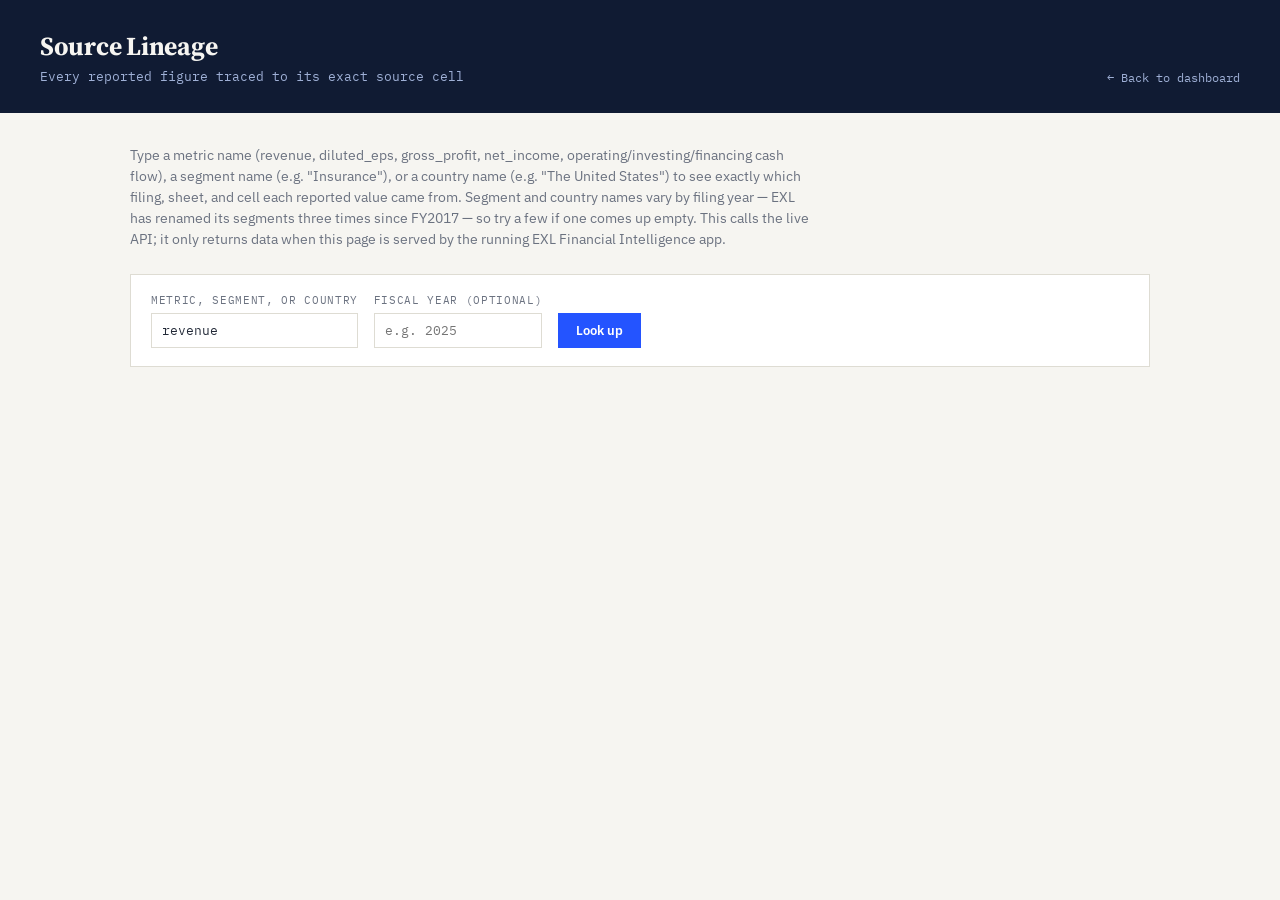
==== app/static/lineage.html @ f1fa2e74 "Dashboard related details updated" ====
<!DOCTYPE html>
<html lang="en">
<head>
<meta charset="UTF-8" />
<meta name="viewport" content="width=device-width, initial-scale=1.0" />
<title>EXL Financial Intelligence — Source Lineage</title>
<link rel="preconnect" href="https://fonts.googleapis.com">
<link href="https://fonts.googleapis.com/css2?family=Source+Serif+4:opsz,wght@8..60,400;8..60,600;8..60,700&family=IBM+Plex+Sans:wght@400;500;600&family=IBM+Plex+Mono:wght@400;500;600&display=swap" rel="stylesheet">
<style>
  :root{
    --ink:#101B33;
    --paper:#F6F5F1;
    --panel:#FFFFFF;
    --line:#DEDCD3;
    --text:#232A38;
    --muted:#6B7280;
    --signal-blue:#2454FF;
    --positive:#0F6E5F;
    --negative:#B3401F;
  }
  *{box-sizing:border-box;}
  body{
    margin:0;
    background:var(--paper);
    color:var(--text);
    font-family:"IBM Plex Sans", sans-serif;
    -webkit-font-smoothing:antialiased;
  }
  .masthead{
    background:var(--ink);
    color:#F6F5F1;
    padding:28px 40px;
    display:flex;
    justify-content:space-between;
    align-items:flex-end;
    flex-wrap:wrap;
    gap:16px;
  }
  .masthead h1{
    font-family:"Source Serif 4", serif;
    font-weight:700;
    font-size:26px;
    margin:0;
    letter-spacing:-0.01em;
  }
  .masthead .sub{
    font-family:"IBM Plex Mono", monospace;
    font-size:13px;
    color:#9FB0D6;
    margin-top:4px;
  }
  .masthead a.back{
    font-family:"IBM Plex Mono", monospace;
    font-size:12px;
    color:#9FB0D6;
    text-decoration:none;
  }
  .masthead a.back:hover{text-decoration:underline;}

  main{
    max-width:1100px;
    margin:0 auto;
    padding:32px 40px 64px;
  }

  .intro{
    font-size:14px;
    color:var(--muted);
    max-width:680px;
    margin:0 0 24px;
    line-height:1.5;
  }

  .controls{
    display:flex;
    gap:16px;
    align-items:flex-end;
    flex-wrap:wrap;
    background:var(--panel);
    border:1px solid var(--line);
    padding:18px 20px;
    margin-bottom:24px;
  }
  .field{display:flex; flex-direction:column; gap:6px;}
  .field label{
    font-family:"IBM Plex Mono", monospace;
    font-size:11px;
    text-transform:uppercase;
    letter-spacing:0.06em;
    color:var(--muted);
  }
  .field select, .field input{
    font-family:"IBM Plex Mono", monospace;
    font-size:13px;
    padding:8px 10px;
    border:1px solid var(--line);
    background:#fff;
    color:var(--text);
    min-width:220px;
  }
  .field input{min-width:100px;}
  button#lookup{
    font-family:"IBM Plex Sans", sans-serif;
    font-weight:600;
    font-size:13px;
    padding:9px 18px;
    background:var(--signal-blue);
    color:#fff;
    border:none;
    cursor:pointer;
  }
  button#lookup:hover{background:#1a3fd6;}
  button#lookup:disabled{background:var(--muted); cursor:not-allowed;}

  #status-banner{
    display:none;
    margin-bottom:16px;
    padding:10px 14px;
    border-radius:4px;
    font-size:13px;
    font-family:"IBM Plex Mono", monospace;
  }
  #status-banner.loading{background:#eef2f6; color:#334e68; border:1px solid #d9e2ec;}
  #status-banner.error{background:#fef2f2; color:#b91c1c; border:1px solid #fecaca;}
  #status-banner.empty{background:#FAFAF8; color:var(--muted); border:1px solid var(--line);}

  table{
    width:100%;
    border-collapse:collapse;
    background:var(--panel);
    border:1px solid var(--line);
  }
  thead th{
    text-align:left;
    font-family:"IBM Plex Mono", monospace;
    font-size:11px;
    text-transform:uppercase;
    letter-spacing:0.06em;
    color:var(--muted);
    padding:10px 14px;
    border-bottom:2px solid var(--ink);
    background:#FAFAF8;
  }
  tbody td{
    padding:10px 14px;
    font-size:13px;
    border-bottom:1px solid var(--line);
    font-family:"IBM Plex Mono", monospace;
  }
  tbody td.value{font-weight:600; color:var(--ink);}
  tbody tr:hover{background:#FAFAF8;}
  tbody td.source-cell{color:var(--signal-blue);}

  .footnote{
    margin-top:16px;
    font-size:11.5px;
    color:var(--muted);
    font-family:"IBM Plex Mono", monospace;
  }

  @media (max-width: 700px){
    .controls{flex-direction:column; align-items:stretch;}
    .field select, .field input{min-width:0; width:100%;}
    main{padding:20px;}
    table, thead, tbody, tr, td, th{display:block;}
    thead{display:none;}
    tbody tr{border:1px solid var(--line); margin-bottom:10px; padding:8px;}
    tbody td{border:none; padding:4px 6px;}
    tbody td::before{content: attr(data-label) ": "; color:var(--muted);}
  }
</style>
</head>
<body>

<div class="masthead">
  <div>
    <h1>Source Lineage</h1>
    <div class="sub">Every reported figure traced to its exact source cell</div>
  </div>
  <a class="back" href="/dashboard">← Back to dashboard</a>
</div>

<main>
  <p class="intro">
    Type a metric name (revenue, diluted_eps, gross_profit, net_income, operating/investing/financing
    cash flow), a segment name (e.g. "Insurance"), or a country name (e.g. "The United States") to see
    exactly which filing, sheet, and cell each reported value came from. Segment and country names vary
    by filing year — EXL has renamed its segments three times since FY2017 — so try a few if one comes
    up empty. This calls the live API; it only returns data when this page is served by the running
    EXL Financial Intelligence app.
  </p>

  <div class="controls">
    <div class="field">
      <label for="metric">Metric, Segment, or Country</label>
      <input id="metric" list="metric-suggestions" placeholder="e.g. revenue" value="revenue" />
      <datalist id="metric-suggestions">
        <option value="revenue">
        <option value="gross_profit">
        <option value="operating_income">
        <option value="operating_margin_pct">
        <option value="net_income">
        <option value="diluted_eps">
        <option value="operating">
        <option value="investing">
        <option value="financing">
        <option value="Insurance">
        <option value="Healthcare and Life Sciences">
        <option value="Analytics">
        <option value="The United States">
        <option value="The United Kingdom">
        <option value="Rest of World">
      </datalist>
    </div>
    <div class="field">
      <label for="fiscalYear">Fiscal Year (optional)</label>
      <input id="fiscalYear" type="number" min="2000" max="2100" placeholder="e.g. 2025" />
    </div>
    <button id="lookup">Look up</button>
  </div>

  <div id="status-banner"></div>

  <table id="results" style="display:none;">
    <thead>
      <tr>
        <th>Fiscal Year</th>
        <th>Value</th>
        <th>Source File</th>
        <th>Sheet</th>
        <th>Cell Address</th>
      </tr>
    </thead>
    <tbody id="results-body"></tbody>
  </table>

  <p class="footnote" id="row-count"></p>
</main>

<script>
function setStatus(message, kind) {
  const el = document.getElementById('status-banner');
  if (!message) { el.style.display = 'none'; return; }
  el.textContent = message;
  el.className = kind;
  el.style.display = 'block';
}

async function lookup() {
  const metric = document.getElementById('metric').value;
  const fiscalYear = document.getElementById('fiscalYear').value.trim();
  const button = document.getElementById('lookup');
  const table = document.getElementById('results');
  const body = document.getElementById('results-body');
  const rowCount = document.getElementById('row-count');

  button.disabled = true;
  table.style.display = 'none';
  rowCount.textContent = '';
  setStatus('Looking up lineage...', 'loading');

  let url = `/lineage/${encodeURIComponent(metric)}`;
  if (fiscalYear) url += `?fiscal_year=${encodeURIComponent(fiscalYear)}`;

  try {
    const response = await fetch(url);
    if (!response.ok) throw new Error(`${response.status}: ${await response.text()}`);
    const rows = await response.json();

    if (!rows.length) {
      setStatus(`No lineage rows found for "${metric}"${fiscalYear ? ' in FY' + fiscalYear : ''}.`, 'empty');
      return;
    }

    body.innerHTML = '';
    for (const row of rows) {
      const tr = document.createElement('tr');
      const value = row.value ?? '—';
      tr.innerHTML = `
        <td data-label="Fiscal Year">${row.fiscal_year}</td>
        <td data-label="Value" class="value">${value}</td>
        <td data-label="Source File">${row.source_file ?? '—'}</td>
        <td data-label="Sheet">${row.sheet_name ?? '—'}</td>
        <td data-label="Cell Address" class="source-cell">${row.source_address ?? row.cell_id ?? '—'}</td>
      `;
      body.appendChild(tr);
    }
    table.style.display = '';
    rowCount.textContent = `${rows.length} row${rows.length === 1 ? '' : 's'} returned (capped at 250 by the API).`;
    setStatus(null);
  } catch (error) {
    console.error('Lineage lookup failed:', error);
    setStatus(`Lookup failed: ${error.message}. This page must be served by the API to work — see the note above.`, 'error');
  } finally {
    button.disabled = false;
  }
}

document.getElementById('lookup').addEventListener('click', lookup);
document.getElementById('fiscalYear').addEventListener('keydown', (e) => { if (e.key === 'Enter') lookup(); });
</script>

</body>
</html>
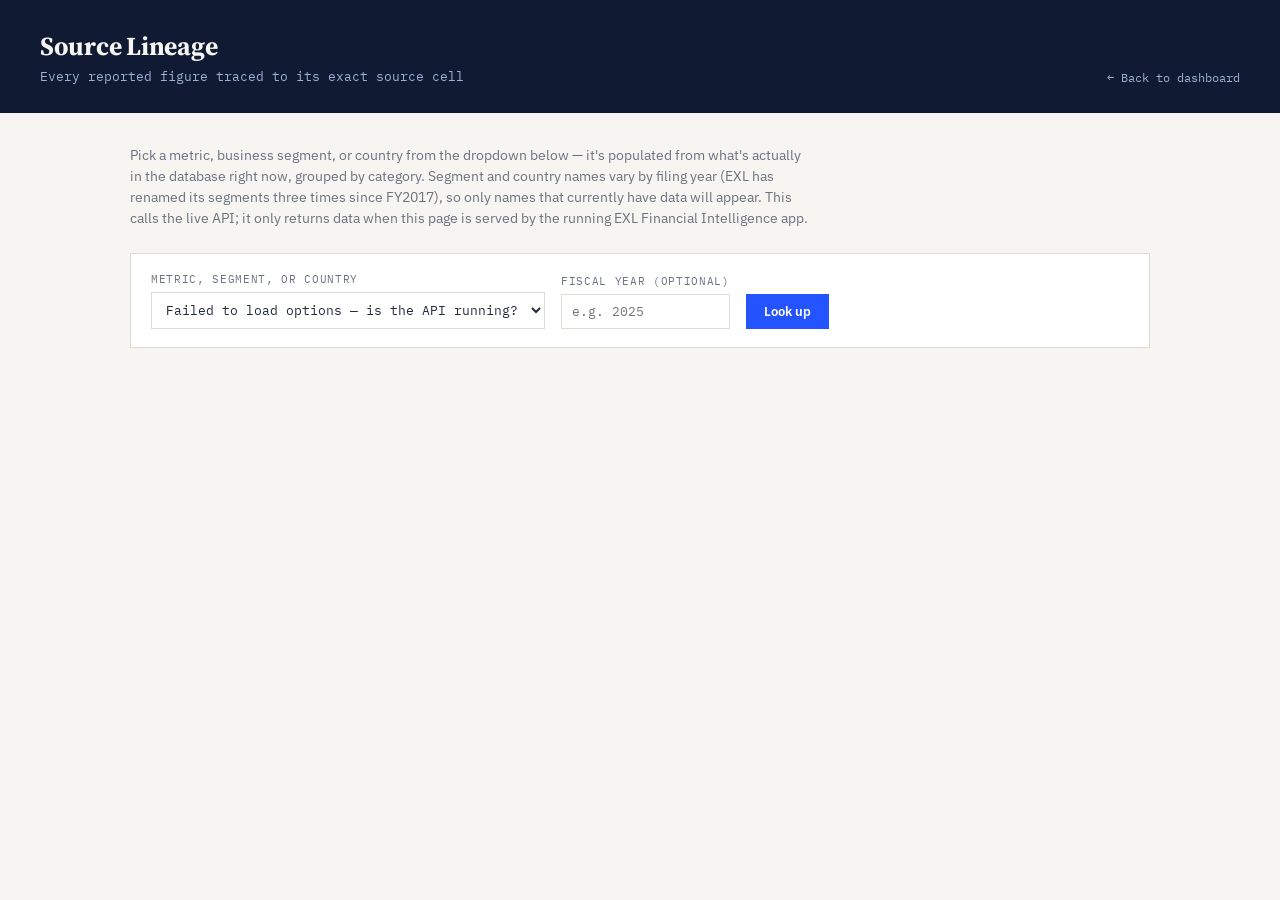
==== commit 0d8df08b: "Updated dashboard related files" ====
--- a/app/static/lineage.html
+++ b/app/static/lineage.html
@@ -177,40 +177,24 @@
     <h1>Source Lineage</h1>
     <div class="sub">Every reported figure traced to its exact source cell</div>
   </div>
-  <a class="back" href="/dashboard">← Back to dashboard</a>
+  <a class="back" href="/">← Back to dashboard</a>
 </div>
 
 <main>
   <p class="intro">
-    Type a metric name (revenue, diluted_eps, gross_profit, net_income, operating/investing/financing
-    cash flow), a segment name (e.g. "Insurance"), or a country name (e.g. "The United States") to see
-    exactly which filing, sheet, and cell each reported value came from. Segment and country names vary
-    by filing year — EXL has renamed its segments three times since FY2017 — so try a few if one comes
-    up empty. This calls the live API; it only returns data when this page is served by the running
-    EXL Financial Intelligence app.
+    Pick a metric, business segment, or country from the dropdown below — it's populated from what's
+    actually in the database right now, grouped by category. Segment and country names vary by filing
+    year (EXL has renamed its segments three times since FY2017), so only names that currently have
+    data will appear. This calls the live API; it only returns data when this page is served by the
+    running EXL Financial Intelligence app.
   </p>
 
   <div class="controls">
     <div class="field">
       <label for="metric">Metric, Segment, or Country</label>
-      <input id="metric" list="metric-suggestions" placeholder="e.g. revenue" value="revenue" />
-      <datalist id="metric-suggestions">
-        <option value="revenue">
-        <option value="gross_profit">
-        <option value="operating_income">
-        <option value="operating_margin_pct">
-        <option value="net_income">
-        <option value="diluted_eps">
-        <option value="operating">
-        <option value="investing">
-        <option value="financing">
-        <option value="Insurance">
-        <option value="Healthcare and Life Sciences">
-        <option value="Analytics">
-        <option value="The United States">
-        <option value="The United Kingdom">
-        <option value="Rest of World">
-      </datalist>
+      <select id="metric">
+        <option value="">Loading available options…</option>
+      </select>
     </div>
     <div class="field">
       <label for="fiscalYear">Fiscal Year (optional)</label>
@@ -244,6 +228,45 @@
   el.textContent = message;
   el.className = kind;
   el.style.display = 'block';
+}
+
+async function loadOptions() {
+  const select = document.getElementById('metric');
+  try {
+    const response = await fetch('/lineage/options');
+    if (!response.ok) throw new Error(`${response.status}`);
+    const opts = await response.json();
+
+    const groups = [
+      ['Financial Metrics', opts.metrics],
+      ['Cash Flow', opts.cash_flow],
+      ['Business Segments', opts.segments],
+      ['Countries', opts.countries],
+    ];
+
+    select.innerHTML = '';
+    let firstValue = null;
+    for (const [label, values] of groups) {
+      if (!values || !values.length) continue;
+      const group = document.createElement('optgroup');
+      group.label = label;
+      for (const v of values) {
+        const opt = document.createElement('option');
+        opt.value = v;
+        opt.textContent = v;
+        group.appendChild(opt);
+        if (firstValue === null) firstValue = v;
+      }
+      select.appendChild(group);
+    }
+    if (firstValue !== null) select.value = firstValue;
+    if (!select.options.length) {
+      select.innerHTML = '<option value="">No data available yet — run the pipeline first</option>';
+    }
+  } catch (error) {
+    console.error('Failed to load lineage options:', error);
+    select.innerHTML = '<option value="">Failed to load options — is the API running?</option>';
+  }
 }
 
 async function lookup() {
@@ -298,6 +321,7 @@
 
 document.getElementById('lookup').addEventListener('click', lookup);
 document.getElementById('fiscalYear').addEventListener('keydown', (e) => { if (e.key === 'Enter') lookup(); });
+loadOptions();
 </script>
 
 </body>
